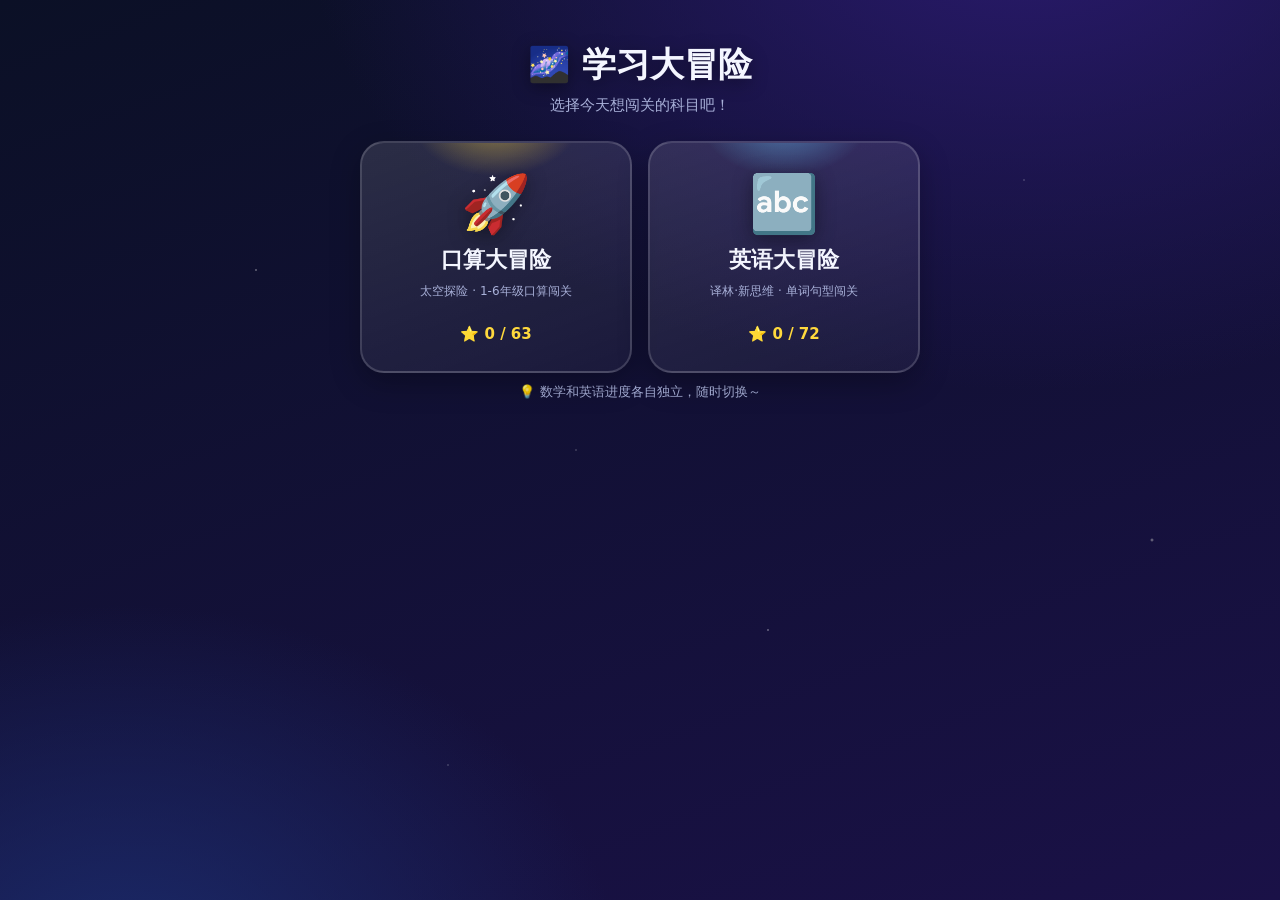
==== index.html @ 9be9d63a "add English quest (words/spell/dialog/grammar + speech) + dual-subject home; remove single-file buil" ====
<!DOCTYPE html>
<html lang="zh-CN">
<head>
  <meta charset="UTF-8">
  <meta name="viewport" content="width=device-width, initial-scale=1.0, maximum-scale=1.0, user-scalable=no, viewport-fit=cover">
  <meta name="theme-color" content="#0b1026">
  <meta name="format-detection" content="telephone=no">
  <!-- iOS 全屏/状态栏 -->
  <meta name="apple-mobile-web-app-capable" content="yes">
  <meta name="mobile-web-app-capable" content="yes">
  <meta name="apple-mobile-web-app-status-bar-style" content="black-translucent">
  <meta name="apple-mobile-web-app-title" content="口算大冒险">
  <title>🚀 口算太空大冒险</title>
  <link rel="manifest" href="manifest.webmanifest">
  <link rel="stylesheet" href="css/style.css">
  <link rel="icon" href="data:image/svg+xml,<svg xmlns='http://www.w3.org/2000/svg' viewBox='0 0 100 100'><text y='.9em' font-size='90'>🚀</text></svg>">
  <link rel="apple-touch-icon" href="data:image/svg+xml,<svg xmlns='http://www.w3.org/2000/svg' viewBox='0 0 100 100'><rect width='100' height='100' rx='22' fill='%230b1026'/><text y='.9em' x='6' font-size='78'>🚀</text></svg>">
</head>
<body>
  <div id="app"></div>

  <script src="js/questions.js"></script>
  <script src="js/levels.js"></script>
  <script src="js/english.js"></script>
  <script src="js/subjects.js"></script>
  <script src="js/storage.js"></script>
  <script src="js/sound.js"></script>
  <script src="js/game.js"></script>
  <script>
    window.addEventListener('DOMContentLoaded', function () {
      window.Game.init();
    });
    // 注册 Service Worker（仅在 http/https 下生效，本地 file:// 会静默跳过）
    if ('serviceWorker' in navigator && location.protocol.indexOf('http') === 0) {
      window.addEventListener('load', function () {
        navigator.serviceWorker.register('sw.js').catch(function () {});
      });
    }
  </script>
</body>
</html>
---- css/style.css ----
/* ===== 口算太空大冒险 · 太空主题 ===== */
* { margin: 0; padding: 0; box-sizing: border-box; -webkit-tap-highlight-color: transparent; }

:root {
  --bg1: #0b1026;
  --bg2: #1a1147;
  --accent: #ffd93d;
  --accent2: #6bcbff;
  --ok: #4ade80;
  --no: #ff6b6b;
  --card: rgba(255, 255, 255, 0.08);
  --card-border: rgba(255, 255, 255, 0.16);
  --text: #f4f6ff;
  --muted: #a8b0d8;
  --safe-t: env(safe-area-inset-top, 0px);
  --safe-b: env(safe-area-inset-bottom, 0px);
  --safe-l: env(safe-area-inset-left, 0px);
  --safe-r: env(safe-area-inset-right, 0px);
}

html, body { height: 100%; }
body {
  font-family: "PingFang SC", "Microsoft YaHei", "Segoe UI", system-ui, sans-serif;
  color: var(--text);
  background:
    radial-gradient(1200px 800px at 80% -10%, #2a1a6e 0%, transparent 60%),
    radial-gradient(900px 700px at 10% 110%, #1b2b6b 0%, transparent 55%),
    linear-gradient(160deg, var(--bg1), var(--bg2));
  background-attachment: fixed;
  min-height: 100%;
  overflow-x: hidden;
  user-select: none;
  -webkit-user-select: none;
  -webkit-touch-callout: none;      /* 禁止长按弹出菜单/选中 */
  -webkit-text-size-adjust: 100%;   /* 禁止横竖屏文字缩放 */
  text-size-adjust: 100%;
  touch-action: manipulation;       /* 禁止双击缩放，点击更跟手 */
  overscroll-behavior-y: contain;   /* 禁止下拉刷新/橡皮筋回弹 */
}

/* 星空背景 */
body::before {
  content: "";
  position: fixed; inset: 0;
  background-image:
    radial-gradient(1.5px 1.5px at 20% 30%, #fff, transparent),
    radial-gradient(1.5px 1.5px at 60% 70%, #fff, transparent),
    radial-gradient(1px 1px at 80% 20%, #fff, transparent),
    radial-gradient(1px 1px at 35% 85%, #fff, transparent),
    radial-gradient(2px 2px at 90% 60%, #ffe, transparent),
    radial-gradient(1px 1px at 45% 50%, #fff, transparent);
  background-size: 100% 100%;
  opacity: 0.5;
  animation: twinkle 4s ease-in-out infinite alternate;
  pointer-events: none;
  z-index: 0;
}
@keyframes twinkle { from { opacity: 0.3; } to { opacity: 0.7; } }

#app { position: relative; z-index: 1; max-width: 720px; margin: 0 auto; padding-bottom: calc(40px + var(--safe-b)); }

/* ===== 顶栏 ===== */
.topbar {
  position: sticky; top: 0; z-index: 20;
  display: flex; align-items: center; justify-content: space-between;
  gap: 10px;
  padding: calc(14px + var(--safe-t)) calc(16px + var(--safe-r)) 14px calc(16px + var(--safe-l));
  background: rgba(11, 16, 38, 0.75);
  -webkit-backdrop-filter: blur(10px);
  backdrop-filter: blur(10px);
  border-bottom: 1px solid var(--card-border);
}
.brand { font-size: 20px; font-weight: 800; letter-spacing: 0.5px; }
.topbar-right { display: flex; align-items: center; gap: 8px; }
.star-count {
  background: linear-gradient(135deg, #ffd93d, #ff9d5c);
  color: #3a2400; font-weight: 800; padding: 6px 12px; border-radius: 999px;
  font-size: 14px; white-space: nowrap;
}
.icon-btn {
  width: 40px; height: 40px; border-radius: 12px; border: 1px solid var(--card-border);
  background: var(--card); color: var(--text); font-size: 18px; cursor: pointer;
  transition: transform .1s, background .2s;
}
.icon-btn:hover { background: rgba(255,255,255,0.16); }
.icon-btn:active { transform: scale(0.9); }

/* ===== 地图 ===== */
.map { padding: 18px 16px; display: flex; flex-direction: column; gap: 22px; }
.world {
  background: var(--card);
  border: 1px solid var(--card-border);
  border-radius: 22px; padding: 18px;
  position: relative; overflow: hidden;
}
.world::before {
  content: ""; position: absolute; inset: 0;
  background: radial-gradient(400px 120px at 100% 0, var(--wc), transparent 70%);
  opacity: 0.18; pointer-events: none;
}
.world-head { display: flex; align-items: center; gap: 14px; margin-bottom: 16px; }
.world-emoji { font-size: 40px; filter: drop-shadow(0 4px 8px rgba(0,0,0,0.4)); }
.world-head h2 { font-size: 20px; }
.world-head p { color: var(--muted); font-size: 13px; margin-top: 2px; }

.nodes { display: grid; grid-template-columns: repeat(auto-fill, minmax(140px, 1fr)); gap: 12px; }
.node {
  display: flex; flex-direction: column; align-items: center; gap: 6px;
  padding: 16px 10px; border-radius: 18px; cursor: pointer;
  background: linear-gradient(160deg, rgba(255,255,255,0.12), rgba(255,255,255,0.04));
  border: 1px solid var(--card-border); color: var(--text);
  transition: transform .12s, box-shadow .2s, border-color .2s;
}
.node:hover:not(.locked) {
  transform: translateY(-4px) scale(1.03);
  box-shadow: 0 10px 24px rgba(0,0,0,0.35);
  border-color: var(--accent);
}
.node:active:not(.locked) { transform: scale(0.97); }
.node.locked { opacity: 0.45; cursor: not-allowed; filter: grayscale(0.6); }
.node.perfect { border-color: var(--accent); box-shadow: 0 0 18px rgba(255,217,61,0.35); }
.node-emoji { font-size: 32px; }
.node-name { font-size: 13px; font-weight: 600; text-align: center; }
.node-stars { display: flex; gap: 2px; }
.star { color: rgba(255,255,255,0.25); font-size: 15px; }
.star.on { color: var(--accent); text-shadow: 0 0 8px rgba(255,217,61,0.7); }
.lock { font-size: 15px; }

.tip { text-align: center; color: var(--muted); font-size: 13px; padding: 10px 16px; }

/* ===== 通用屏幕 / 卡片 ===== */
.screen { min-height: 88vh; display: flex; align-items: center; justify-content: center; padding: 20px; }
.center { text-align: center; }
.intro-card, .result-card {
  background: var(--card); border: 1px solid var(--card-border);
  border-radius: 26px; padding: 30px 26px; max-width: 460px; width: 100%;
  box-shadow: 0 20px 60px rgba(0,0,0,0.45);
}
.intro-emoji { font-size: 72px; margin-bottom: 6px; animation: float 3s ease-in-out infinite; }
@keyframes float { 0%,100% { transform: translateY(0); } 50% { transform: translateY(-10px); } }
.intro-card h1 { font-size: 26px; margin-bottom: 6px; }
.intro-sub { color: var(--muted); margin-bottom: 14px; }
.intro-stars { margin-bottom: 14px; font-size: 15px; }
.intro-stars .star { font-size: 22px; }
.best { color: var(--accent); font-weight: 700; margin-left: 6px; }

/* 倒计时选择器 */
.time-picker { margin-bottom: 16px; }
.time-label { font-size: 14px; color: var(--muted); margin-bottom: 10px; font-weight: 600; }
.time-opts { display: flex; flex-wrap: wrap; gap: 8px; justify-content: center; }
.time-opt {
  display: flex; flex-direction: column; align-items: center; gap: 2px;
  min-width: 62px; padding: 8px 10px; border-radius: 14px; cursor: pointer;
  background: rgba(255,255,255,0.08); border: 2px solid var(--card-border); color: var(--text);
  font-size: 13px; font-weight: 700; font-family: inherit; transition: transform .1s, border-color .2s, background .2s;
}
.time-opt .time-emoji { font-size: 20px; }
.time-opt:hover { background: rgba(255,255,255,0.16); }
.time-opt:active { transform: scale(0.94); }
.time-opt.active {
  border-color: var(--accent); background: rgba(255,217,61,0.18);
  box-shadow: 0 0 14px rgba(255,217,61,0.3);
}

.intro-rules {
  background: rgba(255,255,255,0.06); border-radius: 14px; padding: 12px;
  font-size: 13px; color: var(--muted); margin-bottom: 20px; line-height: 1.6;
}
.intro-rules b { color: var(--accent); }
.intro-btns { display: flex; flex-direction: column; gap: 10px; }

/* ===== 按钮 ===== */
.btn {
  border: 1px solid var(--card-border); background: rgba(255,255,255,0.1);
  color: var(--text); font-size: 16px; font-weight: 700; padding: 14px 20px;
  border-radius: 16px; cursor: pointer; transition: transform .1s, background .2s, box-shadow .2s;
  font-family: inherit;
}
.btn:hover { background: rgba(255,255,255,0.18); }
.btn:active { transform: scale(0.96); }
.btn.big { font-size: 18px; padding: 16px; }
.btn.primary {
  background: linear-gradient(135deg, #ffd93d, #ff9d5c); color: #3a2400; border: none;
  box-shadow: 0 8px 20px rgba(255,157,92,0.4);
}
.btn.primary:hover { box-shadow: 0 10px 26px rgba(255,157,92,0.55); }
.btn.ghost { background: transparent; }
.btn.danger { background: rgba(255,107,107,0.18); border-color: rgba(255,107,107,0.4); color: #ffb4b4; }
.btn:disabled { opacity: 0.4; cursor: not-allowed; }
.menu-list { display: flex; flex-direction: column; gap: 10px; margin: 18px 0; }
.version { color: var(--muted); font-size: 12px; margin-top: 16px; }

/* ===== 答题区 ===== */
.quiz { padding: 16px calc(16px + var(--safe-r)) calc(16px + var(--safe-b)) calc(16px + var(--safe-l)); max-width: 520px; margin: 0 auto; }
.quiz-top { display: flex; align-items: center; gap: 12px; padding: 6px 0 14px; }
.pbar { flex: 1; height: 12px; background: rgba(255,255,255,0.12); border-radius: 999px; overflow: hidden; }
.pbar-fill { height: 100%; background: linear-gradient(90deg, #6bcbff, #4ade80); border-radius: 999px; transition: width .3s; }
.qcount { font-weight: 700; color: var(--muted); font-size: 14px; min-width: 46px; text-align: right; }

.combo-area { height: 40px; display: flex; align-items: center; justify-content: center; }

/* 环形倒计时 */
.timer { position: relative; width: 66px; height: 66px; margin: 0 auto 4px; }
.timer-ring { width: 100%; height: 100%; transform: rotate(-90deg); }
.timer-track { fill: none; stroke: rgba(255,255,255,0.12); stroke-width: 4; }
.timer-arc {
  fill: none; stroke: var(--accent2); stroke-width: 4; stroke-linecap: round;
  transition: stroke-dashoffset .1s linear, stroke .3s;
}
.timer-num {
  position: absolute; inset: 0; display: flex; align-items: center; justify-content: center;
  font-size: 24px; font-weight: 800; color: var(--text);
}
.timer.danger .timer-arc { stroke: var(--no); }
.timer.danger .timer-num { color: var(--no); animation: timerPulse .5s ease-in-out infinite; }
@keyframes timerPulse { 0%,100% { transform: scale(1); } 50% { transform: scale(1.25); } }

.mode-tag {
  display: inline-block; background: rgba(107,203,255,0.16); border: 1px solid rgba(107,203,255,0.35);
  color: var(--accent2); font-size: 13px; font-weight: 700; padding: 5px 14px; border-radius: 999px; margin-bottom: 14px;
}
.timeout-note {
  background: rgba(255,157,92,0.14); border: 1px solid rgba(255,157,92,0.3); color: #ffca9c;
  font-size: 13px; padding: 10px; border-radius: 12px; margin-bottom: 14px;
}
.combo-badge {
  background: linear-gradient(135deg, #ff6bcb, #ff9d5c); color: #fff;
  font-weight: 800; padding: 6px 16px; border-radius: 999px; font-size: 16px;
  box-shadow: 0 4px 16px rgba(255,107,203,0.5);
}

.question {
  font-size: 44px; font-weight: 800; text-align: center; padding: 20px 10px 24px;
  letter-spacing: 2px; text-shadow: 0 4px 16px rgba(0,0,0,0.4);
}

/* 选择题 */
.choices { display: grid; grid-template-columns: 1fr 1fr; gap: 12px; }
.choice {
  display: flex; align-items: center; gap: 10px; justify-content: center;
  padding: 20px; font-size: 24px; font-weight: 800; border-radius: 18px;
  background: rgba(255,255,255,0.1); border: 2px solid var(--card-border); color: var(--text);
  cursor: pointer; transition: transform .1s, background .2s, border-color .2s;
  font-family: inherit;
}
.choice:hover:not(:disabled) { background: rgba(255,255,255,0.18); border-color: var(--accent2); }
.choice:active:not(:disabled) { transform: scale(0.96); }
.choice-key {
  width: 30px; height: 30px; border-radius: 8px; background: rgba(255,255,255,0.15);
  font-size: 15px; display: inline-flex; align-items: center; justify-content: center; color: var(--muted);
}

/* keypad */
.answer-box { max-width: 340px; margin: 0 auto; }
.answer-display {
  min-height: 70px; border-radius: 18px; background: rgba(0,0,0,0.25);
  border: 2px solid var(--card-border); display: flex; align-items: center; justify-content: center;
  font-size: 40px; font-weight: 800; margin-bottom: 14px; letter-spacing: 2px;
}
.answer-display .placeholder { color: rgba(255,255,255,0.3); }
.keypad { display: grid; grid-template-columns: repeat(3, 1fr); gap: 10px; margin-bottom: 14px; }
.key {
  padding: 18px 0; font-size: 24px; font-weight: 800; border-radius: 16px;
  background: rgba(255,255,255,0.1); border: 1px solid var(--card-border); color: var(--text);
  cursor: pointer; transition: transform .08s, background .15s; font-family: inherit;
}
.key:hover:not(:disabled) { background: rgba(255,255,255,0.2); }
.key:active:not(:disabled) { transform: scale(0.92); background: var(--accent2); }
.key.back { background: rgba(255,107,107,0.18); }
.key.ghostkey { visibility: hidden; }

/* 反馈 */
.feedback { min-height: 60px; display: flex; align-items: center; justify-content: center; margin-top: 8px; }
.fb { font-size: 20px; font-weight: 800; padding: 10px 20px; border-radius: 14px; }
.fb.ok { color: var(--ok); background: rgba(74,222,128,0.14); }
.fb.no { color: #ffb4b4; background: rgba(255,107,107,0.14); }
.fb .bonus { color: var(--accent); }
.correct-flash { animation: flashOk .5s; border-color: var(--ok) !important; }
.wrong-flash { animation: flashNo .5s; border-color: var(--no) !important; }
@keyframes flashOk { 0% { background: rgba(74,222,128,0.5); } 100% {} }
@keyframes flashNo { 0% { background: rgba(255,107,107,0.5); } 100% {} }

/* ===== 结算 ===== */
.result-stars { font-size: 0; margin-bottom: 10px; height: 76px; }
.bigstar {
  font-size: 64px; color: rgba(255,255,255,0.2); margin: 0 2px; display: inline-block;
  transform: scale(0) rotate(-40deg); font-style: normal;
}
.bigstar.on.drop { color: var(--accent); text-shadow: 0 0 24px rgba(255,217,61,0.8); animation: starDrop .5s cubic-bezier(.34,1.56,.64,1) forwards; }
@keyframes starDrop { 0% { transform: scale(0) rotate(-40deg); } 60% { transform: scale(1.3) rotate(8deg); } 100% { transform: scale(1) rotate(0); } }
.result-card h1 { font-size: 28px; margin-bottom: 16px; }
.result-stats { display: grid; grid-template-columns: repeat(4, 1fr); gap: 10px; margin-bottom: 16px; }
.result-stats div { background: rgba(255,255,255,0.07); border-radius: 14px; padding: 12px 4px; font-size: 12px; color: var(--muted); }
.result-stats span { display: block; font-size: 22px; font-weight: 800; color: var(--text); margin-bottom: 2px; }
.fast-medal { background: linear-gradient(135deg,#6bcbff,#4ade80); color:#04321f; font-weight:800; padding:10px; border-radius:14px; margin-bottom:14px; }
.earned-badges { display: flex; flex-wrap: wrap; gap: 8px; justify-content: center; margin-bottom: 14px; }
.earned { background: linear-gradient(135deg,#ffd93d,#ff9d5c); color:#3a2400; font-weight:800; padding:8px 14px; border-radius:999px; font-size:14px; }
.wrong-review { text-align: left; background: rgba(255,255,255,0.06); border-radius: 14px; padding: 4px 14px; margin-bottom: 16px; }
.wrong-review summary { cursor: pointer; padding: 10px 0; font-weight: 700; color: #ffb4b4; }
.wrong-row { padding: 6px 0; border-top: 1px solid var(--card-border); font-size: 15px; }
.wrong-row b { color: var(--ok); }
.all-correct { color: var(--ok); font-weight: 700; margin-bottom: 16px; }

/* ===== 徽章墙 ===== */
.badge-wall { display: grid; grid-template-columns: repeat(auto-fill, minmax(100px,1fr)); gap: 14px; padding: 20px 16px; }
.badge-card {
  background: var(--card); border: 1px solid var(--card-border); border-radius: 18px;
  padding: 18px 8px; text-align: center; opacity: 0.55; filter: grayscale(0.7);
  transition: transform .2s;
}
.badge-card.owned { opacity: 1; filter: none; border-color: var(--accent); box-shadow: 0 0 16px rgba(255,217,61,0.25); }
.badge-card.owned:hover { transform: translateY(-4px) scale(1.05); }
.badge-emoji { font-size: 40px; margin-bottom: 8px; }
.badge-name { font-size: 13px; font-weight: 700; }
.weak-tip { margin: 0 16px 14px; background: rgba(107,203,255,0.14); border:1px solid rgba(107,203,255,0.3); border-radius:14px; padding:14px; font-size:14px; line-height:1.6; }
.weak-tip b { color: var(--accent2); }
.stat-summary { text-align: center; color: var(--muted); padding: 0 16px 20px; }
.stat-summary b { color: var(--accent); font-size: 18px; }

/* ===== 特效层 ===== */
.fx-layer { position: fixed; inset: 0; pointer-events: none; z-index: 50; overflow: hidden; }
.fx-star { position: absolute; font-size: 28px; animation: flyStar .9s ease-out forwards; }
@keyframes flyStar {
  0% { transform: translate(0,0) scale(0.5); opacity: 1; }
  100% { transform: translate(var(--dx), var(--dy)) scale(1.4) rotate(40deg); opacity: 0; }
}
.confetti {
  position: absolute; top: -20px; width: 10px; height: 14px; border-radius: 2px;
  animation: fall 2s linear forwards;
}
@keyframes fall {
  0% { transform: translateY(-20px) rotate(0); opacity: 1; }
  100% { transform: translateY(105vh) rotate(var(--rot)); opacity: 0.4; }
}
.badge-toast {
  position: fixed; top: 76px; left: 50%; transform: translateX(-50%);
  background: linear-gradient(135deg,#ffd93d,#ff9d5c); color:#3a2400; font-weight:800;
  padding: 12px 22px; border-radius: 999px; z-index: 60; box-shadow: 0 8px 24px rgba(0,0,0,0.4);
  transition: opacity .5s, transform .5s;
}
.badge-toast.out { opacity: 0; transform: translateX(-50%) translateY(-20px); }

/* ===== 通用动画 ===== */
.pop { animation: pop .35s cubic-bezier(.34,1.56,.64,1); }
@keyframes pop { 0% { transform: scale(0.7); opacity: 0; } 100% { transform: scale(1); opacity: 1; } }
.shake { animation: shake .4s; }
@keyframes shake {
  0%,100% { transform: translateX(0); }
  20% { transform: translateX(-10px); } 40% { transform: translateX(10px); }
  60% { transform: translateX(-7px); } 80% { transform: translateX(7px); }
}

/* ===== 响应式 ===== */
@media (max-width: 480px) {
  .brand { font-size: 16px; }
  .map { padding: 14px 12px; gap: 16px; }
  .world { padding: 14px; border-radius: 18px; }
  .nodes { grid-template-columns: repeat(2, 1fr); gap: 10px; }
  .question { font-size: 34px; padding: 14px 8px 18px; }
  .choices { gap: 10px; }
  .choice { font-size: 20px; padding: 16px; min-height: 60px; }
  .key { padding: 16px 0; font-size: 22px; }
  .answer-display { min-height: 60px; font-size: 34px; }
  .result-stats { gap: 8px; }
  .result-stats div { padding: 10px 2px; }
  .result-stats span { font-size: 18px; }
  .bigstar { font-size: 52px; }
  .intro-card, .result-card { padding: 24px 18px; border-radius: 22px; }
  .intro-emoji { font-size: 60px; }
  .badge-wall { grid-template-columns: repeat(3, 1fr); gap: 10px; }
}

/* 超小屏（老款/小屏手机） */
@media (max-width: 340px) {
  .nodes { grid-template-columns: 1fr; }
  .question { font-size: 30px; }
  .key { padding: 14px 0; font-size: 20px; }
}

/* 横屏：压缩纵向空间，答题区左右分栏更好按 */
@media (orientation: landscape) and (max-height: 500px) {
  .screen { min-height: auto; padding: 12px; }
  .intro-emoji { font-size: 44px; margin-bottom: 0; animation: none; }
  .intro-card h1, .result-card h1 { font-size: 20px; }
  .question { font-size: 32px; padding: 8px; }
  .combo-area { height: 28px; }
  .keypad { max-width: 300px; margin: 0 auto 10px; }
  .answer-display { min-height: 48px; font-size: 30px; }
  .feedback { min-height: 40px; }
  .bigstar { font-size: 40px; }
  .result-stars { height: 50px; }
}

/* 支持动态视口高度的浏览器：用 dvh 避免手机地址栏遮挡 */
@supports (height: 100dvh) {
  .screen { min-height: 88dvh; }
}

/* 尊重“减少动画”偏好 */
@media (prefers-reduced-motion: reduce) {
  * { animation-duration: 0.01ms !important; animation-iteration-count: 1 !important; }
  body::before { animation: none; }
}

/* ============================================================ */
/* ===============  双科目：首页 + 英语专属样式  =============== */
/* ============================================================ */

/* ===== 科目首页 ===== */
.home { padding: calc(24px + var(--safe-t)) 18px 40px; }
.home-hero { text-align: center; margin: 18px 0 26px; }
.home-title { font-size: 34px; font-weight: 900; text-shadow: 0 4px 18px rgba(0,0,0,0.4); }
.home-sub { color: var(--muted); font-size: 15px; margin-top: 8px; }
.subject-grid { display: grid; grid-template-columns: 1fr 1fr; gap: 16px; max-width: 560px; margin: 0 auto; }
.subject-card {
  display: flex; flex-direction: column; align-items: center; gap: 8px;
  padding: 28px 16px; border-radius: 24px; cursor: pointer; font-family: inherit; color: var(--text);
  background: linear-gradient(160deg, rgba(255,255,255,0.12), rgba(255,255,255,0.04));
  border: 2px solid var(--card-border);
  box-shadow: 0 10px 30px rgba(0,0,0,0.28);
  transition: transform .12s, border-color .2s, box-shadow .2s;
  position: relative; overflow: hidden;
}
.subject-card::after {
  content: ""; position: absolute; inset: 0;
  background: radial-gradient(120px 80px at 50% -10%, var(--sc), transparent 70%);
  opacity: 0.5; pointer-events: none;
}
.subject-card:hover { border-color: var(--sc); transform: translateY(-3px); box-shadow: 0 16px 40px rgba(0,0,0,0.4); }
.subject-card:active { transform: scale(0.97); }
.subject-emoji { font-size: 56px; filter: drop-shadow(0 4px 10px rgba(0,0,0,0.4)); }
.subject-name { font-size: 22px; font-weight: 900; }
.subject-tag { font-size: 12px; color: var(--muted); text-align: center; min-height: 32px; }
.subject-stars { font-size: 15px; font-weight: 800; color: var(--accent); margin-top: 2px; }

/* ===== 英语题干 ===== */
.q-hint { text-align: center; color: var(--muted); font-size: 15px; margin: 4px 0 -2px; font-weight: 600; }
.question.en { font-size: 30px; line-height: 1.35; padding: 14px 10px 18px; letter-spacing: 0; }
.question.en .en-word { font-size: 46px; font-weight: 900; color: #fff; letter-spacing: 1px; }
.question.en .en-emoji { display: block; font-size: 72px; margin-bottom: 6px; }
.question.en .en-emoji.big { font-size: 96px; }
.question.en .en-zh { display: block; font-size: 26px; font-weight: 800; margin-top: 4px; }
.question.en .en-dialog { display: block; font-size: 26px; font-weight: 800; line-height: 1.4; }
.question.en .en-dialog + .en-zh { font-size: 16px; color: var(--muted); font-weight: 600; margin-top: 6px; }

/* 发音按钮 */
.speak-btn {
  display: inline-flex; align-items: center; justify-content: center;
  width: 44px; height: 44px; border-radius: 50%; margin-left: 10px; vertical-align: middle;
  background: rgba(107,203,255,0.2); border: 2px solid var(--accent2); color: #fff;
  font-size: 22px; cursor: pointer; font-family: inherit;
  transition: transform .1s, background .2s;
}
.speak-btn:hover { background: rgba(107,203,255,0.35); }
.speak-btn:active { transform: scale(0.88); }

/* 竖排选项（对话/语法长句用） */
.choices.choices-col { grid-template-columns: 1fr; }
.choices.choices-col .choice { justify-content: flex-start; text-align: left; font-size: 20px; }
.choice-txt { flex: 1; }

/* ===== 拼写：字母键盘 ===== */
.answer-display.spell { font-size: 34px; letter-spacing: 4px; text-transform: lowercase; min-height: 64px; }
.letter-pad {
  display: grid; grid-template-columns: repeat(6, 1fr); gap: 8px; margin-bottom: 14px;
}
.lkey {
  padding: 16px 0; font-size: 22px; font-weight: 800; border-radius: 14px; text-transform: lowercase;
  background: rgba(255,255,255,0.12); border: 1px solid var(--card-border); color: var(--text);
  cursor: pointer; transition: transform .08s, background .15s, opacity .2s; font-family: inherit;
}
.lkey:hover:not(.used):not(:disabled) { background: rgba(255,255,255,0.22); }
.lkey:active:not(.used):not(:disabled) { transform: scale(0.9); background: var(--accent2); }
.lkey.used { opacity: 0.28; pointer-events: none; }
.spell-btns { display: grid; grid-template-columns: 1fr 2fr; gap: 10px; }

/* 手机窄屏微调 */
@media (max-width: 380px) {
  .subject-emoji { font-size: 46px; }
  .subject-name { font-size: 19px; }
  .question.en .en-emoji { font-size: 60px; }
  .question.en .en-emoji.big { font-size: 78px; }
  .question.en .en-word { font-size: 38px; }
  .letter-pad { grid-template-columns: repeat(6, 1fr); gap: 6px; }
  .lkey { padding: 13px 0; font-size: 19px; }
}
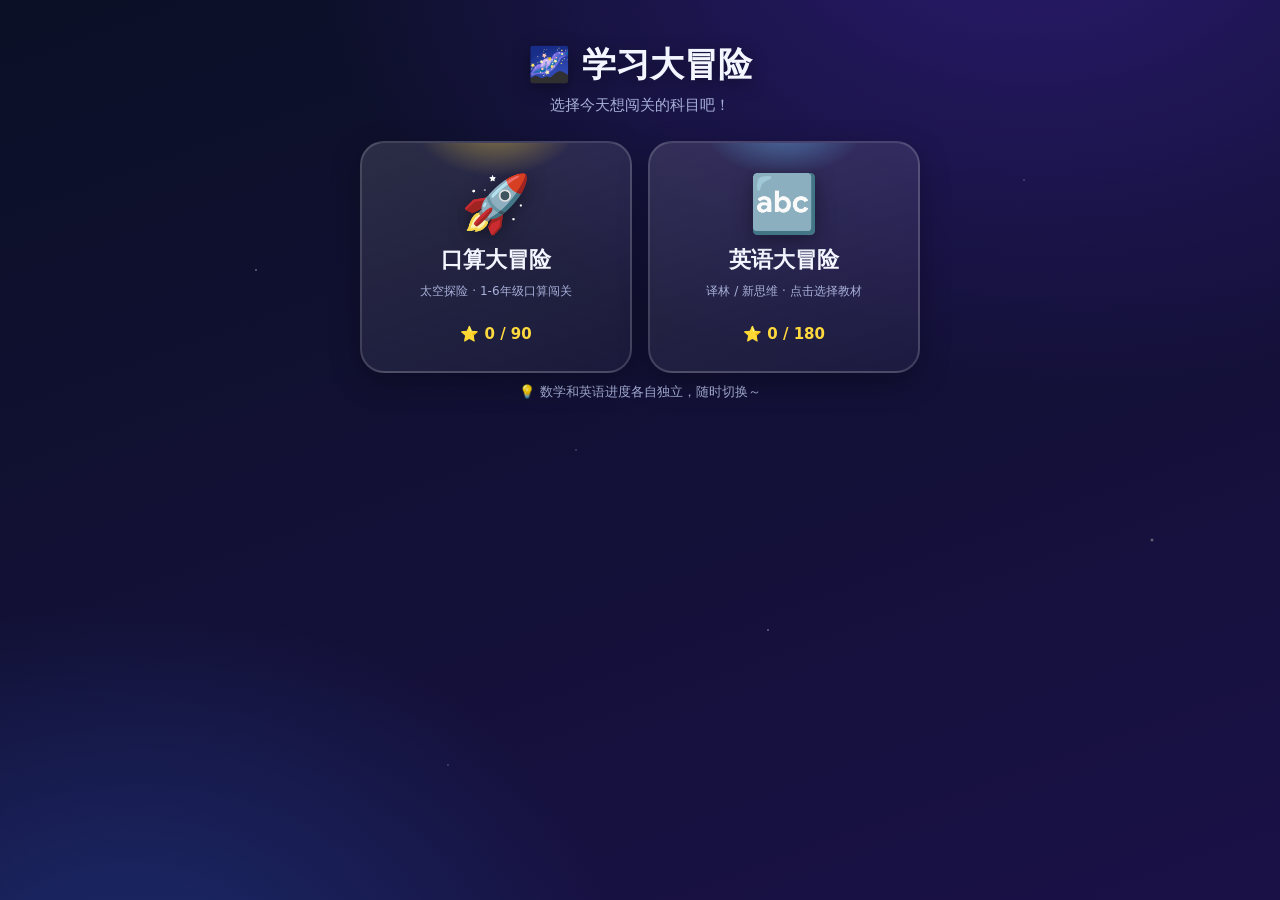
==== commit 6c567c6a: "Fix stale Service Worker: network-first strategy, bump cache version, add missing english/subjects t" ====
--- a/index.html
+++ b/index.html
@@ -12,28 +12,37 @@
   <meta name="apple-mobile-web-app-title" content="口算大冒险">
   <title>🚀 口算太空大冒险</title>
   <link rel="manifest" href="manifest.webmanifest">
-  <link rel="stylesheet" href="css/style.css">
+  <link rel="stylesheet" href="css/style.css?v=3">
   <link rel="icon" href="data:image/svg+xml,<svg xmlns='http://www.w3.org/2000/svg' viewBox='0 0 100 100'><text y='.9em' font-size='90'>🚀</text></svg>">
   <link rel="apple-touch-icon" href="data:image/svg+xml,<svg xmlns='http://www.w3.org/2000/svg' viewBox='0 0 100 100'><rect width='100' height='100' rx='22' fill='%230b1026'/><text y='.9em' x='6' font-size='78'>🚀</text></svg>">
 </head>
 <body>
   <div id="app"></div>
 
-  <script src="js/questions.js"></script>
-  <script src="js/levels.js"></script>
-  <script src="js/english.js"></script>
-  <script src="js/subjects.js"></script>
-  <script src="js/storage.js"></script>
-  <script src="js/sound.js"></script>
-  <script src="js/game.js"></script>
+  <script src="js/questions.js?v=3"></script>
+  <script src="js/levels.js?v=3"></script>
+  <script src="js/english.js?v=3"></script>
+  <script src="js/subjects.js?v=3"></script>
+  <script src="js/storage.js?v=3"></script>
+  <script src="js/sound.js?v=3"></script>
+  <script src="js/game.js?v=3"></script>
   <script>
     window.addEventListener('DOMContentLoaded', function () {
       window.Game.init();
     });
     // 注册 Service Worker（仅在 http/https 下生效，本地 file:// 会静默跳过）
     if ('serviceWorker' in navigator && location.protocol.indexOf('http') === 0) {
+      // 新 SW 接管后自动刷新一次，确保用户拿到最新代码（跳出旧缓存）
+      var refreshed = false;
+      navigator.serviceWorker.addEventListener('controllerchange', function () {
+        if (refreshed) return;
+        refreshed = true;
+        window.location.reload();
+      });
       window.addEventListener('load', function () {
-        navigator.serviceWorker.register('sw.js').catch(function () {});
+        navigator.serviceWorker.register('sw.js').then(function (reg) {
+          reg.update();
+        }).catch(function () {});
       });
     }
   </script>
--- a/css/style.css
+++ b/css/style.css
@@ -484,3 +484,52 @@
   .letter-pad { grid-template-columns: repeat(6, 1fr); gap: 6px; }
   .lkey { padding: 13px 0; font-size: 19px; }
 }
+
+/* ============================================================ */
+/* ===========  考试型题型：应用题 / 图形题 / 生活对话  ========= */
+/* ============================================================ */
+
+/* 应用题 & 图形题：题干多行、左对齐更易读，字号比纯算式小 */
+.question .word-problem,
+.question.pop .word-problem { font-size: 22px; }
+.question { line-height: 1.4; }
+
+/* 图形题：emoji 图形放大居中展示 */
+.shape-art {
+  display: block;
+  font-size: 44px;
+  letter-spacing: 6px;
+  line-height: 1.3;
+  margin: 12px auto 4px;
+  word-break: break-word;
+}
+
+/* 英语生活情景对话：场景标签 + 情景描述块 */
+.question.en .en-scene {
+  display: inline-block;
+  background: rgba(255,217,61,0.16);
+  border: 1px solid rgba(255,217,61,0.4);
+  color: var(--accent);
+  font-size: 15px; font-weight: 800;
+  padding: 4px 14px; border-radius: 999px;
+  margin-bottom: 12px;
+}
+.question.en .en-context {
+  display: block;
+  font-size: 21px; font-weight: 700; line-height: 1.5;
+  color: #fff;
+  background: rgba(255,255,255,0.06);
+  border-left: 4px solid var(--accent2);
+  border-radius: 10px;
+  padding: 12px 14px;
+  margin: 0 auto 6px;
+  max-width: 520px;
+  text-align: left;
+}
+.question.en .en-context + .en-zh { display: block; font-size: 15px; color: var(--muted); font-weight: 600; margin-top: 6px; }
+
+@media (max-width: 380px) {
+  .shape-art { font-size: 34px; letter-spacing: 4px; }
+  .question.en .en-context { font-size: 18px; padding: 10px 12px; }
+  .question .word-problem { font-size: 19px; }
+}
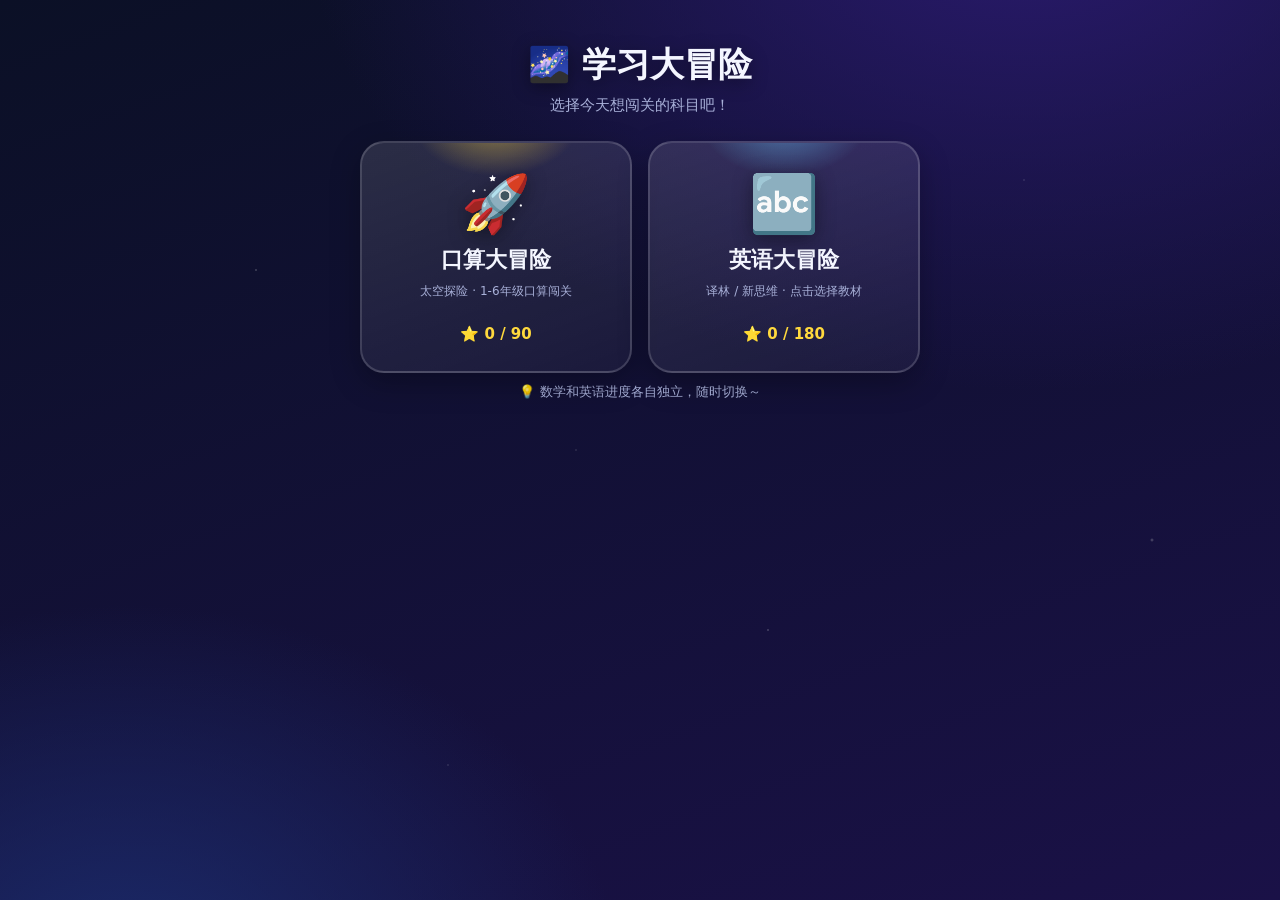
==== commit 970ba687: "Add one-time self-heal: unregister old SW and clear caches on first load to escape stale cache-first" ====
--- a/index.html
+++ b/index.html
@@ -30,21 +30,35 @@
     window.addEventListener('DOMContentLoaded', function () {
       window.Game.init();
     });
-    // 注册 Service Worker（仅在 http/https 下生效，本地 file:// 会静默跳过）
-    if ('serviceWorker' in navigator && location.protocol.indexOf('http') === 0) {
-      // 新 SW 接管后自动刷新一次，确保用户拿到最新代码（跳出旧缓存）
-      var refreshed = false;
-      navigator.serviceWorker.addEventListener('controllerchange', function () {
-        if (refreshed) return;
-        refreshed = true;
-        window.location.reload();
-      });
-      window.addEventListener('load', function () {
-        navigator.serviceWorker.register('sw.js').then(function (reg) {
-          reg.update();
-        }).catch(function () {});
-      });
-    }
+    // ==== 一次性自愈：清掉旧版 Service Worker + 缓存，跳出卡死的旧代码 ====
+    // 旧版用“缓存优先”会把老代码钉死在手机上，这里强制注销+清缓存+刷新一次。
+    (function () {
+      if (location.protocol.indexOf('http') !== 0) return;
+      var HEAL_KEY = 'sw_heal_v3';
+      try {
+        if ('serviceWorker' in navigator && !localStorage.getItem(HEAL_KEY)) {
+          localStorage.setItem(HEAL_KEY, '1');
+          var jobs = [];
+          jobs.push(navigator.serviceWorker.getRegistrations().then(function (rs) {
+            return Promise.all(rs.map(function (r) { return r.unregister(); }));
+          }).catch(function () {}));
+          if (window.caches && caches.keys) {
+            jobs.push(caches.keys().then(function (ks) {
+              return Promise.all(ks.map(function (k) { return caches.delete(k); }));
+            }).catch(function () {}));
+          }
+          Promise.all(jobs).then(function () { location.reload(true); });
+          return; // 本次不再注册，等刷新后干净地重来
+        }
+      } catch (e) { /* localStorage 不可用则忽略 */ }
+
+      // 正常注册（自愈完成后）
+      if ('serviceWorker' in navigator) {
+        window.addEventListener('load', function () {
+          navigator.serviceWorker.register('sw.js').then(function (reg) { reg.update(); }).catch(function () {});
+        });
+      }
+    })();
   </script>
 </body>
 </html>
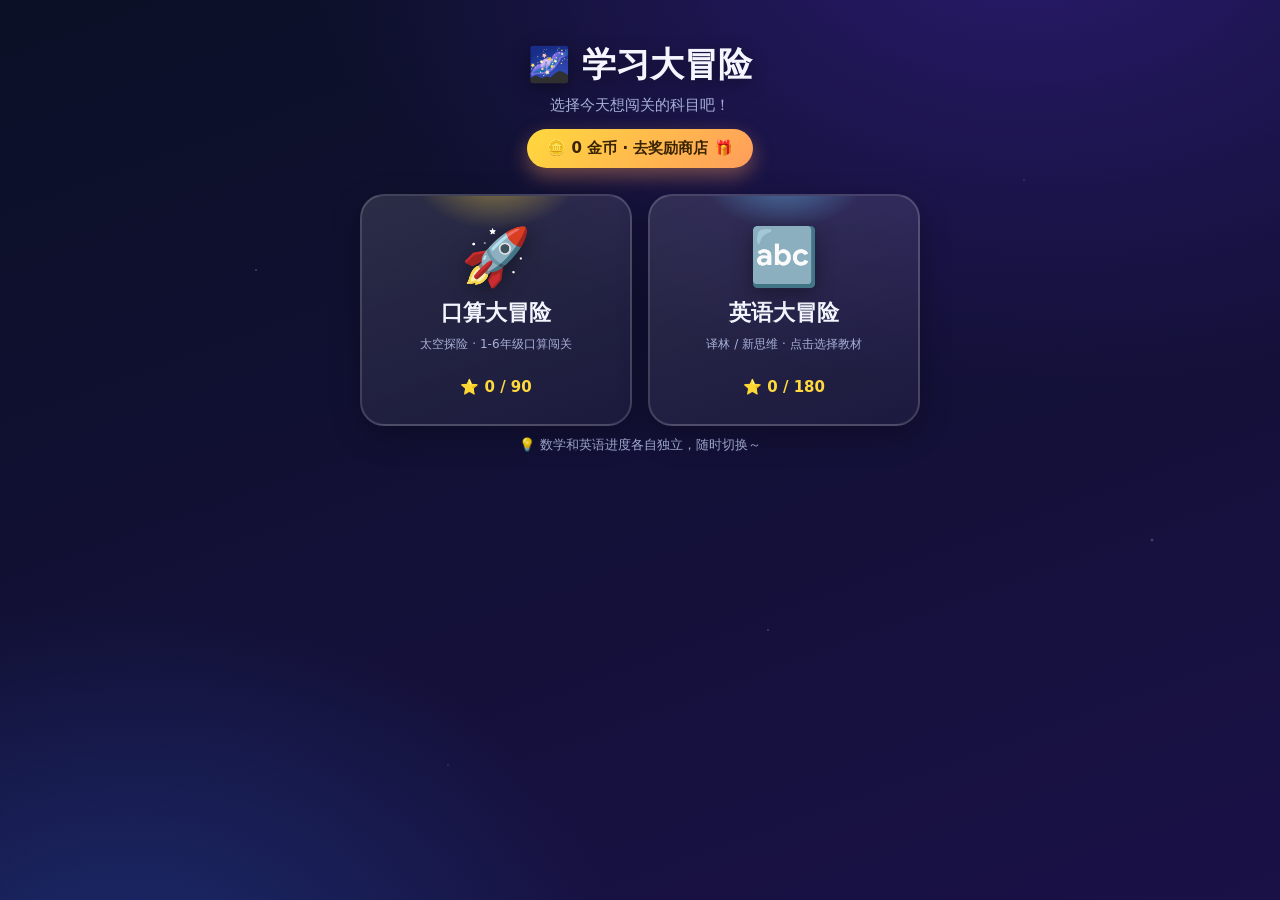
==== commit 20834852: "Add coin reward system + parent-editable wish list: earn coins per level (big first-clear bonus), re" ====
--- a/index.html
+++ b/index.html
@@ -12,20 +12,20 @@
   <meta name="apple-mobile-web-app-title" content="口算大冒险">
   <title>🚀 口算太空大冒险</title>
   <link rel="manifest" href="manifest.webmanifest">
-  <link rel="stylesheet" href="css/style.css?v=3">
+  <link rel="stylesheet" href="css/style.css?v=4">
   <link rel="icon" href="data:image/svg+xml,<svg xmlns='http://www.w3.org/2000/svg' viewBox='0 0 100 100'><text y='.9em' font-size='90'>🚀</text></svg>">
   <link rel="apple-touch-icon" href="data:image/svg+xml,<svg xmlns='http://www.w3.org/2000/svg' viewBox='0 0 100 100'><rect width='100' height='100' rx='22' fill='%230b1026'/><text y='.9em' x='6' font-size='78'>🚀</text></svg>">
 </head>
 <body>
   <div id="app"></div>
 
-  <script src="js/questions.js?v=3"></script>
-  <script src="js/levels.js?v=3"></script>
-  <script src="js/english.js?v=3"></script>
-  <script src="js/subjects.js?v=3"></script>
-  <script src="js/storage.js?v=3"></script>
-  <script src="js/sound.js?v=3"></script>
-  <script src="js/game.js?v=3"></script>
+  <script src="js/questions.js?v=4"></script>
+  <script src="js/levels.js?v=4"></script>
+  <script src="js/english.js?v=4"></script>
+  <script src="js/subjects.js?v=4"></script>
+  <script src="js/storage.js?v=4"></script>
+  <script src="js/sound.js?v=4"></script>
+  <script src="js/game.js?v=4"></script>
   <script>
     window.addEventListener('DOMContentLoaded', function () {
       window.Game.init();
--- a/css/style.css
+++ b/css/style.css
@@ -533,3 +533,72 @@
   .question.en .en-context { font-size: 18px; padding: 10px 12px; }
   .question .word-problem { font-size: 19px; }
 }
+
+/* ============================================================ */
+/* ===================  金币奖励 & 奖励商店  ================== */
+/* ============================================================ */
+
+/* 金币计数（顶栏，仿 .star-count 但金→绿区分） */
+.coin-count {
+  background: linear-gradient(135deg, #ffd93d, #7dff9b);
+  color: #234; font-weight: 800; padding: 6px 12px; border-radius: 999px;
+  font-size: 14px; white-space: nowrap;
+}
+
+/* 首页金币按钮 */
+.coin-balance {
+  display: inline-block; margin-top: 14px; font-family: inherit; cursor: pointer;
+  background: linear-gradient(135deg, #ffd93d, #ff9d5c); color: #3a2400;
+  font-weight: 800; font-size: 15px; padding: 10px 20px; border: none; border-radius: 999px;
+  box-shadow: 0 8px 20px rgba(255,157,92,0.4); transition: transform .1s, box-shadow .2s;
+}
+.coin-balance:hover { box-shadow: 0 10px 26px rgba(255,157,92,0.55); }
+.coin-balance:active { transform: scale(0.96); }
+
+/* 结算页金币横幅 */
+.coin-earned {
+  background: linear-gradient(135deg, rgba(255,217,61,0.2), rgba(125,255,155,0.16));
+  border: 1px solid rgba(255,217,61,0.5); color: var(--accent);
+  font-size: 20px; font-weight: 800; padding: 12px; border-radius: 14px; margin-bottom: 14px;
+}
+.coin-earned .coin-total { font-size: 14px; color: var(--muted); font-weight: 600; }
+
+/* 商店提示条 */
+.shop-tip { margin: 14px 16px; color: var(--muted); font-size: 14px; line-height: 1.6; text-align: center; }
+
+/* 愿望卡片（仿 .badge-card） */
+.wish-card {
+  background: var(--card); border: 1px solid var(--card-border); border-radius: 18px;
+  padding: 16px 10px; text-align: center; display: flex; flex-direction: column; gap: 8px;
+  align-items: center; transition: transform .2s, border-color .2s;
+}
+.wish-card.affordable { border-color: var(--accent); box-shadow: 0 0 16px rgba(255,217,61,0.2); }
+.wish-card.locked { opacity: 0.7; }
+.wish-emoji { font-size: 44px; }
+.wish-name { font-size: 15px; font-weight: 700; line-height: 1.3; }
+.wish-cost { font-size: 15px; font-weight: 800; color: var(--accent); }
+.wish-buy { width: 100%; padding: 10px; font-size: 15px; }
+
+/* 商店底部操作 */
+.shop-actions { display: flex; flex-wrap: wrap; gap: 12px; justify-content: center; padding: 8px 16px 30px; max-width: 460px; margin: 0 auto; }
+.shop-actions .btn { flex: 1; min-width: 130px; }
+
+/* 兑换记录 */
+.redeem-list { max-width: 460px; margin: 16px auto; padding: 0 16px; }
+.redeem-row { padding: 12px 4px; border-bottom: 1px solid var(--card-border); font-size: 16px; font-weight: 600; }
+
+/* 家长管理：愿望编辑行 */
+.wish-edit-list { max-width: 520px; margin: 12px auto; padding: 0 12px; }
+.wish-edit-row {
+  display: flex; align-items: center; gap: 8px; padding: 10px 8px;
+  border-bottom: 1px solid var(--card-border); flex-wrap: wrap;
+}
+.wish-edit-emoji { font-size: 24px; }
+.wish-edit-name { flex: 1; min-width: 80px; font-size: 15px; font-weight: 600; }
+.wish-edit-cost { font-size: 14px; font-weight: 800; color: var(--accent); }
+.mini-btn {
+  font-family: inherit; font-size: 13px; font-weight: 700; padding: 6px 10px; border-radius: 10px;
+  background: rgba(255,255,255,0.12); border: 1px solid var(--card-border); color: var(--text); cursor: pointer;
+}
+.mini-btn:active { transform: scale(0.94); }
+.mini-btn.danger { background: rgba(255,107,107,0.18); border-color: rgba(255,107,107,0.4); color: #ffb4b4; }
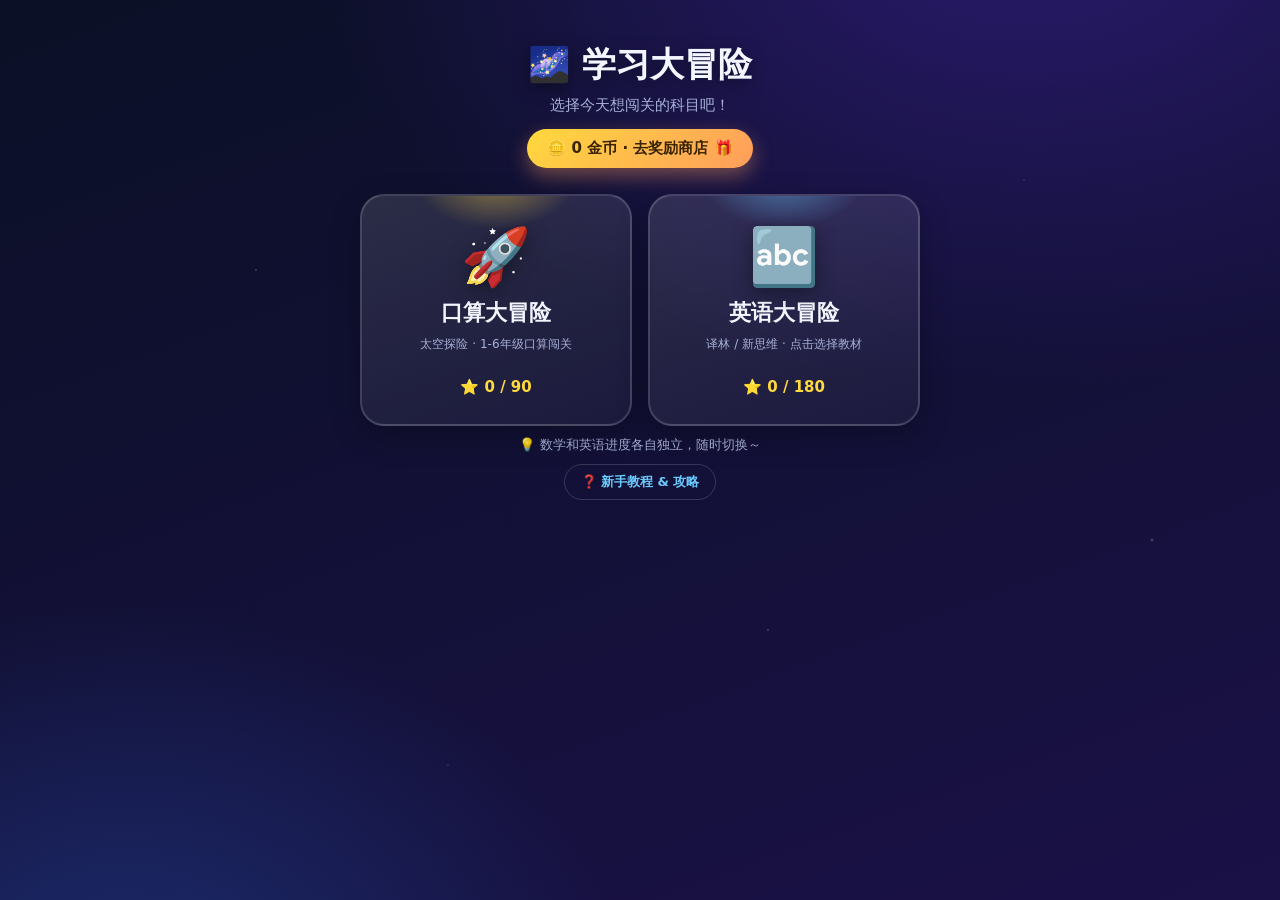
==== commit 7a2c54ae: "Add in-game tutorial & strategy help page (kid/parent/tips tabs) + video recording script; bump cach" ====
--- a/index.html
+++ b/index.html
@@ -12,20 +12,20 @@
   <meta name="apple-mobile-web-app-title" content="口算大冒险">
   <title>🚀 口算太空大冒险</title>
   <link rel="manifest" href="manifest.webmanifest">
-  <link rel="stylesheet" href="css/style.css?v=4">
+  <link rel="stylesheet" href="css/style.css?v=5">
   <link rel="icon" href="data:image/svg+xml,<svg xmlns='http://www.w3.org/2000/svg' viewBox='0 0 100 100'><text y='.9em' font-size='90'>🚀</text></svg>">
   <link rel="apple-touch-icon" href="data:image/svg+xml,<svg xmlns='http://www.w3.org/2000/svg' viewBox='0 0 100 100'><rect width='100' height='100' rx='22' fill='%230b1026'/><text y='.9em' x='6' font-size='78'>🚀</text></svg>">
 </head>
 <body>
   <div id="app"></div>
 
-  <script src="js/questions.js?v=4"></script>
-  <script src="js/levels.js?v=4"></script>
-  <script src="js/english.js?v=4"></script>
-  <script src="js/subjects.js?v=4"></script>
-  <script src="js/storage.js?v=4"></script>
-  <script src="js/sound.js?v=4"></script>
-  <script src="js/game.js?v=4"></script>
+  <script src="js/questions.js?v=5"></script>
+  <script src="js/levels.js?v=5"></script>
+  <script src="js/english.js?v=5"></script>
+  <script src="js/subjects.js?v=5"></script>
+  <script src="js/storage.js?v=5"></script>
+  <script src="js/sound.js?v=5"></script>
+  <script src="js/game.js?v=5"></script>
   <script>
     window.addEventListener('DOMContentLoaded', function () {
       window.Game.init();
--- a/css/style.css
+++ b/css/style.css
@@ -602,3 +602,37 @@
 }
 .mini-btn:active { transform: scale(0.94); }
 .mini-btn.danger { background: rgba(255,107,107,0.18); border-color: rgba(255,107,107,0.4); color: #ffb4b4; }
+
+/* ============================================================ */
+/* =======================  教程 & 攻略  ===================== */
+/* ============================================================ */
+
+/* 首页/底部的帮助链接 */
+.help-link {
+  margin-top: 10px; font-family: inherit; cursor: pointer;
+  background: transparent; border: 1px solid var(--card-border); color: var(--accent2);
+  font-size: 13px; font-weight: 700; padding: 8px 16px; border-radius: 999px;
+}
+.help-link:active { transform: scale(0.96); }
+
+/* 标签切换 */
+.help-tabs {
+  display: flex; gap: 8px; justify-content: center; flex-wrap: wrap;
+  padding: 16px 12px 6px; max-width: 560px; margin: 0 auto;
+}
+.help-tab {
+  font-family: inherit; cursor: pointer; font-size: 14px; font-weight: 700;
+  padding: 10px 14px; border-radius: 14px; color: var(--text);
+  background: rgba(255,255,255,0.08); border: 2px solid var(--card-border);
+  transition: transform .1s, border-color .2s, background .2s;
+}
+.help-tab:active { transform: scale(0.95); }
+.help-tab.active { border-color: var(--accent); background: rgba(255,217,61,0.18); }
+
+/* 教程正文 */
+.help-body { max-width: 560px; margin: 8px auto; padding: 0 16px; }
+.help-step {
+  background: var(--card); border: 1px solid var(--card-border); border-radius: 16px;
+  padding: 14px 16px; margin-bottom: 12px; font-size: 15px; line-height: 1.7;
+}
+.help-step b { color: var(--accent); font-size: 16px; }
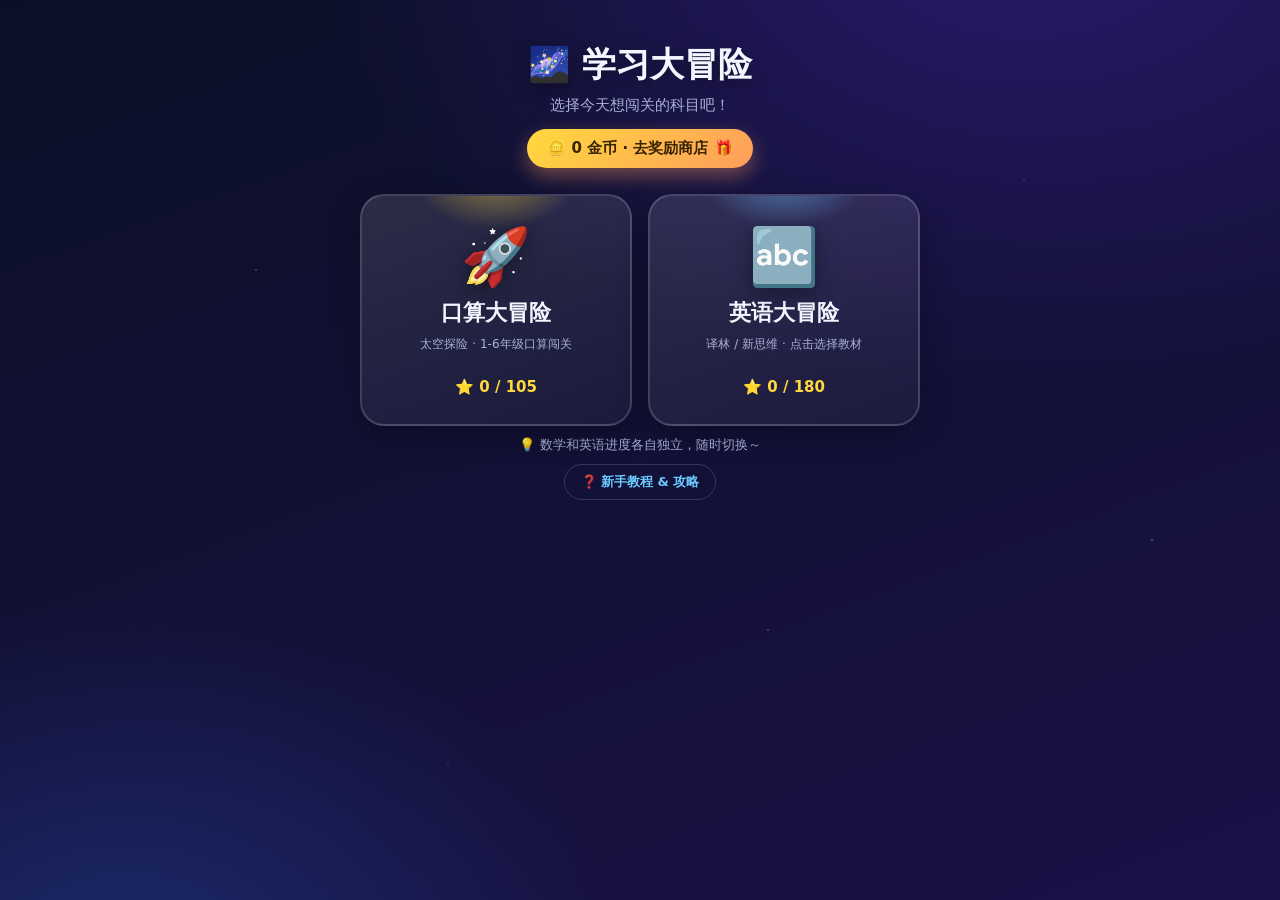
==== commit e2aa8c30: "Enrich question banks: +130 English words & new themes, more dialogs & life scenarios, more word pro" ====
--- a/index.html
+++ b/index.html
@@ -12,20 +12,20 @@
   <meta name="apple-mobile-web-app-title" content="口算大冒险">
   <title>🚀 口算太空大冒险</title>
   <link rel="manifest" href="manifest.webmanifest">
-  <link rel="stylesheet" href="css/style.css?v=5">
+  <link rel="stylesheet" href="css/style.css?v=7">
   <link rel="icon" href="data:image/svg+xml,<svg xmlns='http://www.w3.org/2000/svg' viewBox='0 0 100 100'><text y='.9em' font-size='90'>🚀</text></svg>">
   <link rel="apple-touch-icon" href="data:image/svg+xml,<svg xmlns='http://www.w3.org/2000/svg' viewBox='0 0 100 100'><rect width='100' height='100' rx='22' fill='%230b1026'/><text y='.9em' x='6' font-size='78'>🚀</text></svg>">
 </head>
 <body>
   <div id="app"></div>
 
-  <script src="js/questions.js?v=5"></script>
-  <script src="js/levels.js?v=5"></script>
-  <script src="js/english.js?v=5"></script>
-  <script src="js/subjects.js?v=5"></script>
-  <script src="js/storage.js?v=5"></script>
-  <script src="js/sound.js?v=5"></script>
-  <script src="js/game.js?v=5"></script>
+  <script src="js/questions.js?v=7"></script>
+  <script src="js/levels.js?v=7"></script>
+  <script src="js/english.js?v=7"></script>
+  <script src="js/subjects.js?v=7"></script>
+  <script src="js/storage.js?v=7"></script>
+  <script src="js/sound.js?v=7"></script>
+  <script src="js/game.js?v=7"></script>
   <script>
     window.addEventListener('DOMContentLoaded', function () {
       window.Game.init();
--- a/css/style.css
+++ b/css/style.css
@@ -636,3 +636,20 @@
   padding: 14px 16px; margin-bottom: 12px; font-size: 15px; line-height: 1.7;
 }
 .help-step b { color: var(--accent); font-size: 16px; }
+
+/* 首次进入欢迎引导 */
+.welcome-mask {
+  position: fixed; inset: 0; z-index: 200;
+  display: flex; align-items: center; justify-content: center; padding: 20px;
+  background: rgba(6, 9, 24, 0.82); -webkit-backdrop-filter: blur(6px); backdrop-filter: blur(6px);
+}
+.welcome-card {
+  background: var(--card); border: 1px solid var(--card-border); border-radius: 26px;
+  padding: 30px 24px; max-width: 400px; width: 100%; text-align: center;
+  box-shadow: 0 24px 70px rgba(0,0,0,0.55);
+}
+.welcome-emoji { font-size: 64px; margin-bottom: 6px; }
+.welcome-card h1 { font-size: 24px; margin-bottom: 12px; }
+.welcome-card p { color: var(--text); font-size: 15px; line-height: 1.7; margin-bottom: 8px; }
+.welcome-card .welcome-sub { color: var(--muted); font-size: 14px; }
+.welcome-btns { display: flex; flex-direction: column; gap: 10px; margin-top: 18px; }
